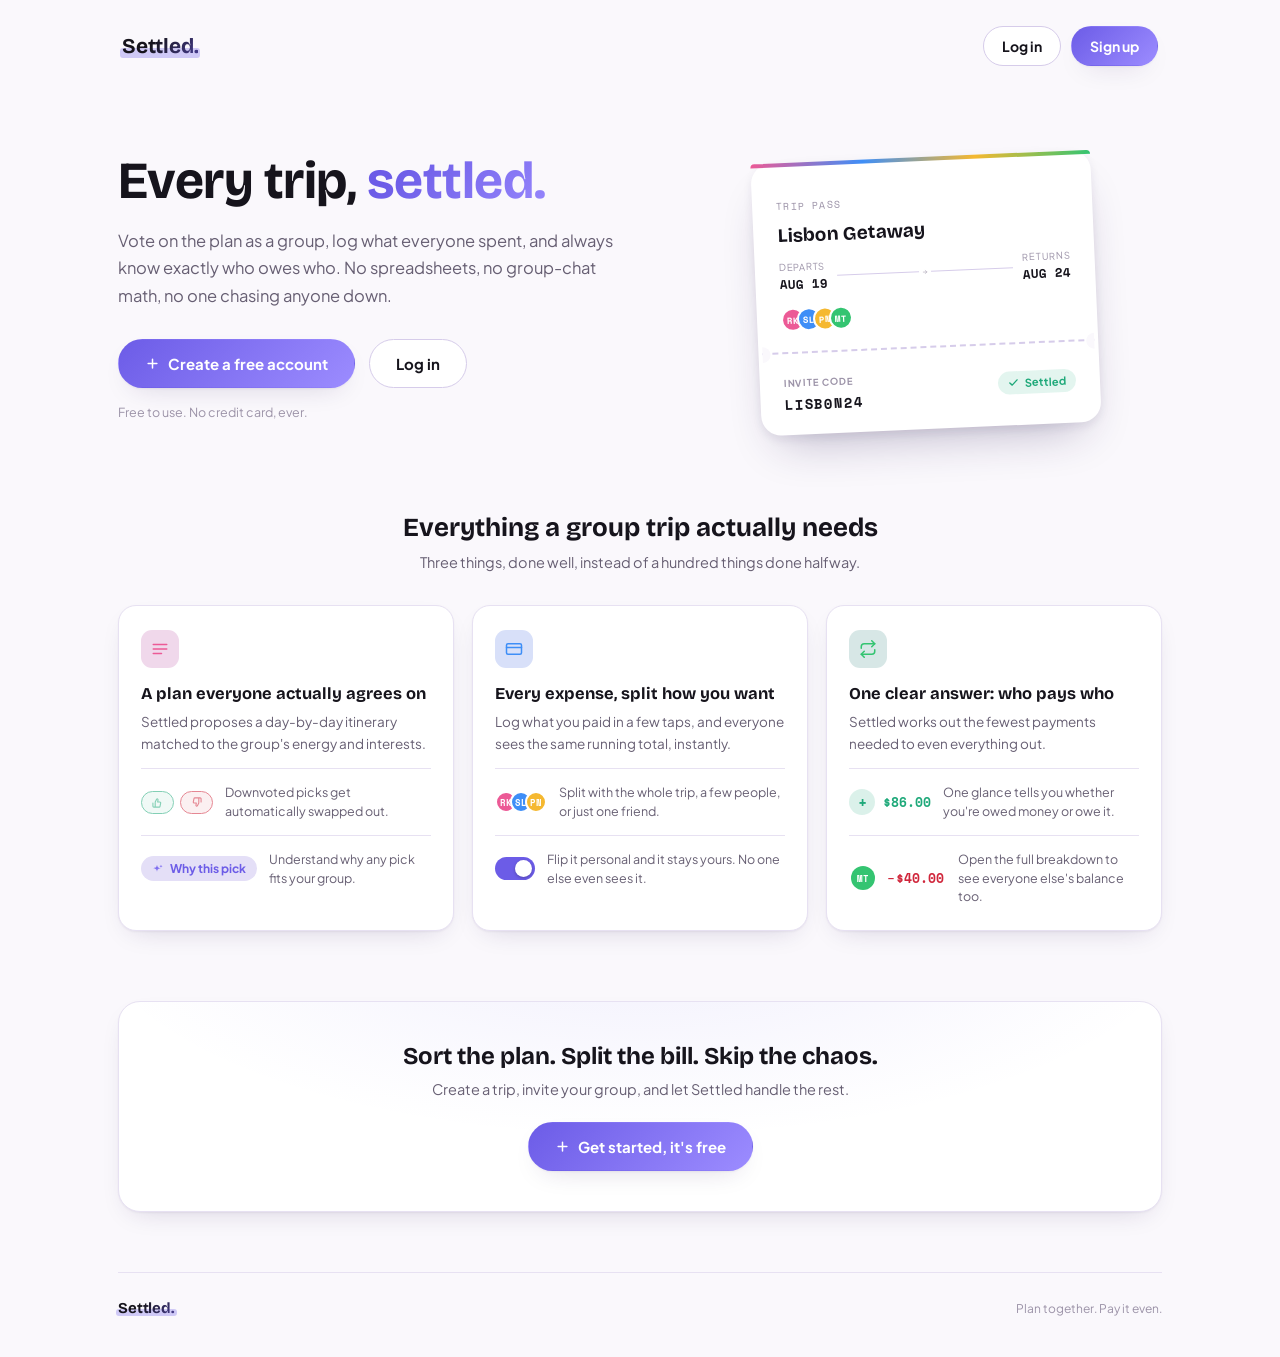
==== settled-client/pages/index.html @ c3949abf "Add landing page HTML structure and styles; update landing.js for redirect consistency" ====
<!DOCTYPE html>
<html lang="en">
<head>
<meta charset="UTF-8">
<meta name="viewport" content="width=device-width, initial-scale=1">
<title>Settled — Every Trip, Settled</title>
<link rel="stylesheet" href="../styles/base.css?v=7">
<!-- Linked purely for their real component classes reused in the feature
     cards below (vote buttons, why-this-pick, the personal switch, split
     avatars, the balance badge, a ledger row) -- see landing-page.md. -->
<link rel="stylesheet" href="../styles/itinerary.css?v=1">
<link rel="stylesheet" href="../styles/expenses.css?v=2">
<link rel="stylesheet" href="../styles/settle-up.css?v=2">
<link rel="stylesheet" href="../styles/landing.css">
</head>
<body>

<div class="wrap">

    <div class="topbar">
        <div class="wordmark-text"><span>Settled.</span></div>
        <div class="topbar-spacer"></div>
        <div class="topbar-actions">
            <a class="btn btn-ghost" href="login.html">Log in</a>
            <a class="btn btn-primary" href="register.html">Sign up</a>
        </div>
    </div>

    <div class="hero">
        <div>
            <h1>Every trip, <span class="accent-word">settled.</span></h1>
            <p class="sub">Vote on the plan as a group, log what everyone spent, and always know
            exactly who owes who. No spreadsheets, no group-chat math, no one chasing anyone down.</p>
            <div class="hero-actions">
                <a class="btn btn-primary btn-lg" href="register.html">
                    <svg width="15" height="15" viewBox="0 0 24 24" fill="none" stroke="currentColor" stroke-width="2.4" stroke-linecap="round"><path d="M12 5v14M5 12h14"/></svg>
                    Create a free account
                </a>
                <a class="btn btn-ghost btn-lg" href="login.html">Log in</a>
            </div>
            <p class="hero-note">Free to use. No credit card, ever.</p>
        </div>

        <div class="hero-visual">
            <div class="ticket">
                <div class="ticket-strip"></div>
                <div class="ticket-main">
                    <div>
                        <p class="ticket-eyebrow">Trip pass</p>
                        <h3 class="ticket-title">Lisbon Getaway</h3>
                    </div>
                    <div class="ticket-route">
                        <div class="ticket-date">
                            <span class="ticket-date-label">Departs</span>
                            <span class="ticket-date-value">AUG 19</span>
                        </div>
                        <div class="ticket-route-line">
                            <svg width="12" height="12" viewBox="0 0 24 24" fill="none" stroke="currentColor" stroke-width="2" stroke-linecap="round" stroke-linejoin="round"><path d="M5 12h14M13 6l6 6-6 6"/></svg>
                        </div>
                        <div class="ticket-date">
                            <span class="ticket-date-label">Returns</span>
                            <span class="ticket-date-value">AUG 24</span>
                        </div>
                    </div>
                    <div class="ticket-avatars">
                        <div class="ticket-av" style="background:#EC5A96;">RK</div>
                        <div class="ticket-av" style="background:#3E8EF7;">SL</div>
                        <div class="ticket-av" style="background:#F5B830;">PN</div>
                        <div class="ticket-av" style="background:#34C471;">MT</div>
                    </div>
                </div>
                <div class="ticket-perf"></div>
                <div class="ticket-stub">
                    <div>
                        <span class="ticket-stub-label">Invite code</span>
                        <div class="ticket-stub-value">LISB0N24</div>
                    </div>
                    <span class="ticket-stub-status">
                        <svg width="11" height="11" viewBox="0 0 24 24" fill="none" stroke="currentColor" stroke-width="3" stroke-linecap="round" stroke-linejoin="round"><path d="M20 6 9 17l-5-5"/></svg>
                        Settled
                    </span>
                </div>
            </div>
        </div>
    </div>

    <div class="features">
        <div class="features-head">
            <h2>Everything a group trip actually needs</h2>
            <p>Three things, done well, instead of a hundred things done halfway.</p>
        </div>
        <div class="feature-grid">

            <div class="feature-card">
                <div class="feature-icon" style="background: color-mix(in srgb, #EC5A96 14%, var(--surface-alt)); color: #EC5A96;">
                    <svg width="18" height="18" viewBox="0 0 24 24" fill="none" stroke="currentColor" stroke-width="2" stroke-linecap="round" stroke-linejoin="round"><path d="M3 6h18M3 12h18M3 18h11"/></svg>
                </div>
                <h3>A plan everyone actually agrees on</h3>
                <p>Settled proposes a day-by-day itinerary matched to the group's energy and
                interests.</p>

                <div class="mini-feature">
                    <div class="vote-buttons">
                        <button type="button" class="vote-btn up voted" disabled><svg width="11" height="11" viewBox="0 0 24 24" fill="none" stroke="currentColor" stroke-width="2.4" stroke-linecap="round" stroke-linejoin="round"><path d="M7 22V11M2 13v7a2 2 0 0 0 2 2h11.5a2 2 0 0 0 2-1.6l1.4-7A2 2 0 0 0 17 11h-4.7l.9-4.5a1.8 1.8 0 0 0-3.2-1.5L7 11"/></svg></button>
                        <button type="button" class="vote-btn down voted" disabled><svg width="11" height="11" viewBox="0 0 24 24" fill="none" stroke="currentColor" stroke-width="2.4" stroke-linecap="round" stroke-linejoin="round"><path d="M17 2v11M22 11V4a2 2 0 0 0-2-2H8.5a2 2 0 0 0-2 1.6L5 10.6A2 2 0 0 0 7 13h4.7l-.9 4.5a1.8 1.8 0 0 0 3.2 1.5L17 13"/></svg></button>
                    </div>
                    <p>Downvoted picks get automatically swapped out.</p>
                </div>

                <div class="mini-feature">
                    <span class="why-btn">
                        <svg width="12" height="12" viewBox="0 0 24 24">
                            <defs><linearGradient id="landing-sparkle" x1="2" y1="2" x2="22" y2="22" gradientUnits="userSpaceOnUse"><stop offset="0" stop-color="var(--accent)"/><stop offset="1" stop-color="var(--accent-2)"/></linearGradient></defs>
                            <path fill="url(#landing-sparkle)" d="M10 3c.4 2.6.9 4.3 2 5.4C13.1 9.5 14.8 10 17.4 10.4c-2.6.4-4.3.9-5.4 2C10.9 13.5 10.4 15.2 10 17.8c-.4-2.6-.9-4.3-2-5.4C6.9 11.3 5.2 10.8 2.6 10.4c2.6-.4 4.3-.9 5.4-2C9.1 7.3 9.6 5.6 10 3z"/>
                            <path fill="url(#landing-sparkle)" d="M18 3.2c.2 1.2.5 2 .9 2.4.4.4 1.2.7 2.4.9-1.2.2-2 .5-2.4.9-.4.4-.7 1.2-.9 2.4-.2-1.2-.5-2-.9-2.4-.4-.4-1.2-.7-2.4-.9 1.2-.2 2-.5 2.4-.9.4-.4.7-1.2.9-2.4z"/>
                        </svg>
                        Why this pick
                    </span>
                    <p>Understand why any pick fits your group.</p>
                </div>
            </div>

            <div class="feature-card">
                <div class="feature-icon" style="background: color-mix(in srgb, #3E8EF7 14%, var(--surface-alt)); color: #3E8EF7;">
                    <svg width="18" height="18" viewBox="0 0 24 24" fill="none" stroke="currentColor" stroke-width="2" stroke-linecap="round" stroke-linejoin="round"><rect x="2" y="5" width="20" height="14" rx="2"/><line x1="2" y1="10" x2="22" y2="10"/></svg>
                </div>
                <h3>Every expense, split how you want</h3>
                <p>Log what you paid in a few taps, and everyone sees the same running total,
                instantly.</p>

                <div class="mini-feature">
                    <div class="split-stack">
                        <span class="mini-avatar" style="background:#EC5A96;">RK</span>
                        <span class="mini-avatar" style="background:#3E8EF7;">SL</span>
                        <span class="mini-avatar" style="background:#F5B830;">PN</span>
                    </div>
                    <p>Split with the whole trip, a few people, or just one friend.</p>
                </div>

                <div class="mini-feature">
                    <label class="switch">
                        <input type="checkbox" checked disabled>
                        <span class="track"></span>
                        <span class="thumb"></span>
                    </label>
                    <p>Flip it personal and it stays yours. No one else even sees it.</p>
                </div>
            </div>

            <div class="feature-card">
                <div class="feature-icon" style="background: color-mix(in srgb, #34C471 14%, var(--surface-alt)); color: #34C471;">
                    <svg width="18" height="18" viewBox="0 0 24 24" fill="none" stroke="currentColor" stroke-width="2" stroke-linecap="round" stroke-linejoin="round"><path d="M17 1l4 4-4 4"/><path d="M3 11V9a4 4 0 0 1 4-4h14"/><path d="M7 23l-4-4 4-4"/><path d="M21 13v2a4 4 0 0 1-4 4H3"/></svg>
                </div>
                <h3>One clear answer: who pays who</h3>
                <p>Settled works out the fewest payments needed to even everything out.</p>

                <div class="mini-feature">
                    <div class="mini-balance-row">
                        <span class="hero-badge owed">+</span>
                        <span class="hero-amount owed">$86.00</span>
                    </div>
                    <p>One glance tells you whether you're owed money or owe it.</p>
                </div>

                <div class="mini-feature">
                    <div class="mini-ledger-row">
                        <span class="mini-ledger-av" style="background:#34C471;">MT</span>
                        <span class="mini-ledger-amount owe"><span class="sign">−</span>$40.00</span>
                    </div>
                    <p>Open the full breakdown to see everyone else's balance too.</p>
                </div>
            </div>

        </div>
    </div>

    <div class="cta-band">
        <h2>Sort the plan. Split the bill. Skip the chaos.</h2>
        <p>Create a trip, invite your group, and let Settled handle the rest.</p>
        <a class="btn btn-primary btn-lg" href="register.html">
            <svg width="15" height="15" viewBox="0 0 24 24" fill="none" stroke="currentColor" stroke-width="2.4" stroke-linecap="round"><path d="M12 5v14M5 12h14"/></svg>
            Get started, it's free
        </a>
    </div>

    <div class="footer">
        <div class="wordmark-text"><span>Settled.</span></div>
        <span class="fine-print">Plan together. Pay it even.</span>
    </div>

</div>

<script src="../scripts/axios.min.js"></script>
<script src="../scripts/helper.js?v=6"></script>
<script src="../scripts/landing.js"></script>
</body>
</html>
---- settled-client/styles/base.css ----
@import url("https://fonts.googleapis.com/css2?family=Bricolage+Grotesque:opsz,wght@12..96,500;12..96,600;12..96,700;12..96,800&family=Plus+Jakarta+Sans:wght@400;500;600;700&family=Space+Mono:wght@400;700&display=swap");

:root {
    --ink: #16141C;
    --ink-soft: #675F73;
    --ink-faint: #9C93A8;
    --paper: #FAF8FC;
    --surface: #FFFFFF;
    --surface-alt: #F1EDF9;
    --line: #E7E1F2;
    --line-strong: #D6CCEA;
    --accent: #6C5CE7;
    --accent-2: #9C8CFF;
    --accent-ink: #FFFFFF;
    --accent-soft: #EDE9FB;
    --success: #1FA97A;
    --danger: #D0263B;
    --shadow: 0 1px 2px rgba(40,25,80,0.05), 0 10px 28px -14px rgba(40,25,80,0.22);
    --shadow-lg: 0 4px 10px rgba(40,25,80,0.08), 0 24px 48px -20px rgba(40,25,80,0.32);
}

@media (prefers-color-scheme: dark) {
    :root:not([data-theme="light"]) {
        --ink: #F1EEF7;
        --ink-soft: #B4ABC6;
        --ink-faint: #78708C;
        --paper: #121017;
        --surface: #1B1822;
        --surface-alt: #221E2D;
        --line: #322C3E;
        --line-strong: #443C55;
        --accent: #9C8CFF;
        --accent-2: #C4B8FF;
        --accent-ink: #14101F;
        --accent-soft: #29223B;
        --success: #4FD8A0;
        --danger: #FF6B6B;
        --shadow: 0 1px 2px rgba(0,0,0,0.35), 0 10px 28px -14px rgba(0,0,0,0.55);
        --shadow-lg: 0 4px 10px rgba(0,0,0,0.4), 0 24px 48px -20px rgba(0,0,0,0.65);
    }
    :root:not([data-theme="light"]) .field input[type="date"] { color-scheme: dark; }
}

:root[data-theme="dark"] {
    --ink: #F1EEF7;
    --ink-soft: #B4ABC6;
    --ink-faint: #78708C;
    --paper: #121017;
    --surface: #1B1822;
    --surface-alt: #221E2D;
    --line: #322C3E;
    --line-strong: #443C55;
    --accent: #9C8CFF;
    --accent-2: #C4B8FF;
    --accent-ink: #14101F;
    --accent-soft: #29223B;
    --success: #4FD8A0;
    --danger: #FF6B6B;
    --shadow: 0 1px 2px rgba(0,0,0,0.35), 0 10px 28px -14px rgba(0,0,0,0.55);
    --shadow-lg: 0 4px 10px rgba(0,0,0,0.4), 0 24px 48px -20px rgba(0,0,0,0.65);
}
:root[data-theme="dark"] .field input[type="date"] { color-scheme: dark; }

* {
    box-sizing: border-box;
}

body {
    margin: 0;
    background: var(--paper);
    color: var(--ink);
    font-family: "Plus Jakarta Sans", system-ui, sans-serif;
    -webkit-font-smoothing: antialiased;
}

.page {
    max-width: 1100px;
    margin: 0 auto;
    padding: 28px 28px 100px;
}

/* ---- Top bar ---- */
.topbar {
    display: flex;
    align-items: center;
    gap: 24px;
    padding: 12px 4px;
    margin-bottom: 36px;
}

.wordmark-text {
    position: relative;
    display: inline-block;
    font-family: "Bricolage Grotesque", sans-serif;
    font-weight: 700;
    font-size: 21px;
    letter-spacing: -0.01em;
    flex-shrink: 0;
    text-decoration: none;
    color: inherit;
}

.wordmark-text span {
    position: relative;
    z-index: 1;
    background: linear-gradient(135deg, var(--ink) 40%, var(--accent) 140%);
    -webkit-background-clip: text;
    background-clip: text;
    color: transparent;
}

.wordmark-text:focus-visible {
    outline: 2px solid var(--accent);
    outline-offset: 3px;
    border-radius: 4px;
}

.wordmark-text::after {
    content: "";
    position: absolute;
    left: -2px;
    right: -2px;
    bottom: 1px;
    height: 40%;
    background: color-mix(in srgb, var(--accent) 30%, transparent);
    border-radius: 3px;
    z-index: 0;
}

.topbar-nav {
    display: flex;
    align-items: center;
    gap: 4px;
    flex: 1;
}

.nav-link {
    font-size: 14px;
    font-weight: 600;
    color: var(--ink-soft);
    text-decoration: none;
    padding: 8px 14px;
    border-radius: 999px;
    transition: background 0.15s ease, color 0.15s ease;
}
.nav-link:hover { background: var(--surface-alt); color: var(--ink); }
.nav-link.active { color: var(--accent); background: var(--accent-soft); cursor: default; }
.nav-link:focus-visible { outline: 2px solid var(--accent); outline-offset: 2px; }

/* ---- Trip name pill: the simpler topbar's own nav item (trip-view.php,
   itinerary.php, expenses.php), a same-page anchor or cross-page link rather
   than a `.nav-link` -- moved here from being duplicated in three page
   stylesheets, now that a third page needed it. Each page's own stylesheet
   still carries its own mobile reset for the topbar shape around this pill
   (see trip-view.css) since that part genuinely is page-shape-specific, not
   a shared component. */
.trip-pill {
    display: inline-flex; align-items: center; gap: 7px;
    font-size: 14px; font-weight: 600; text-decoration: none;
    color: var(--accent); background: var(--accent-soft);
    padding: 8px 14px; border-radius: 999px;
    max-width: 100%; min-width: 0;
    transition: background 0.15s ease;
}
.trip-pill:hover { background: color-mix(in srgb, var(--accent) 22%, var(--accent-soft)); }
.trip-pill span { min-width: 0; white-space: nowrap; overflow: hidden; text-overflow: ellipsis; }
.trip-pill:focus-visible { outline: 2px solid var(--accent); outline-offset: 2px; }

.topbar-actions {
    display: flex;
    align-items: center;
    gap: 10px;
    flex-shrink: 0;
}

.topbar-cta { display: flex; gap: 10px; }

/* Dashboard's topbar has no real nav (the lone "Dashboard" link was removed as
   redundant self-wayfinding) but still needs something to grow and push
   .topbar-actions to the right, which is what .topbar-nav's flex:1 was actually
   doing for it — a plain empty spacer takes over that one job. */
.topbar-spacer { flex: 1; }

/* ---- Buttons ---- */
.btn {
    font-family: "Plus Jakarta Sans", sans-serif;
    font-size: 14px;
    font-weight: 700;
    border-radius: 999px;
    padding: 10px 18px;
    border: 1px solid transparent;
    cursor: pointer;
    display: inline-flex;
    align-items: center;
    gap: 8px;
    transition: transform 0.15s cubic-bezier(.34,1.56,.64,1), box-shadow 0.15s ease, background 0.15s ease, border-color 0.15s ease, filter 0.15s ease;
    text-decoration: none;
}

.btn:active { transform: scale(0.96); }

.btn-primary {
    background: linear-gradient(135deg, var(--accent), var(--accent-2));
    color: var(--accent-ink);
    box-shadow: var(--shadow);
}
.btn-primary:hover { transform: translateY(-1px); filter: brightness(1.05); box-shadow: var(--shadow-lg); }

.btn-ghost {
    background: var(--surface);
    color: var(--ink);
    border-color: var(--line-strong);
}
.btn-ghost:hover { border-color: var(--accent); color: var(--accent); background: var(--accent-soft); }

.btn:focus-visible { outline: 2px solid var(--accent); outline-offset: 2px; }

.btn-sm { padding: 8px 14px; font-size: 13.5px; }

/* ---- Profile menu ---- */
.profile-wrap { position: relative; padding-bottom: 4px; margin-bottom: -4px; }

.profile-avatar {
    width: 34px;
    height: 34px;
    border-radius: 50%;
    color: #fff;
    display: flex;
    align-items: center;
    justify-content: center;
    font-family: "Space Mono", monospace;
    font-size: 12px;
    font-weight: 700;
    cursor: default;
    box-shadow: var(--shadow);
    transition: transform 0.15s ease;
}
.profile-wrap:hover .profile-avatar { transform: scale(1.06) rotate(-4deg); }

.profile-dropdown {
    position: absolute;
    top: 42px;
    right: 0;
    background: var(--surface);
    border: 1px solid var(--line);
    border-radius: 14px;
    box-shadow: var(--shadow-lg);
    min-width: 172px;
    padding: 10px;
    opacity: 0;
    visibility: hidden;
    transform: translateY(-6px) scale(0.97);
    transform-origin: top right;
    transition: opacity 0.15s ease, transform 0.15s cubic-bezier(.34,1.56,.64,1), visibility 0.15s;
    z-index: 10;
}

.profile-wrap:hover .profile-dropdown,
.profile-wrap:focus-within .profile-dropdown {
    opacity: 1;
    visibility: visible;
    transform: translateY(0) scale(1);
}

.profile-dropdown .profile-identity {
    padding: 2px 8px 8px;
    border-bottom: 1px solid var(--line);
    margin-bottom: 6px;
}

.profile-dropdown .profile-name {
    font-size: 13px;
    font-weight: 700;
    color: var(--ink);
}

.profile-dropdown .profile-email {
    font-size: 12px;
    color: var(--ink-faint);
    font-family: "Space Mono", monospace;
}

.profile-dropdown button {
    all: unset;
    box-sizing: border-box;
    display: block;
    width: 100%;
    padding: 9px 8px;
    font-size: 13.5px;
    font-weight: 600;
    font-family: "Plus Jakarta Sans", sans-serif;
    color: var(--ink);
    border-radius: 8px;
    cursor: pointer;
}
.profile-dropdown button:hover { background: var(--surface-alt); color: var(--accent); }
.profile-dropdown button:focus-visible { outline: 2px solid var(--accent); outline-offset: -2px; }

/* ---- Page heading ---- */
.page-head {
    display: flex;
    align-items: flex-end;
    justify-content: space-between;
    flex-wrap: wrap;
    gap: 18px;
    margin-bottom: 26px;
}

.page-head h1 {
    font-family: "Bricolage Grotesque", sans-serif;
    font-weight: 700;
    font-optical-sizing: auto;
    font-size: clamp(30px, 4.2vw, 42px);
    line-height: 1.05;
    margin: 0 0 6px;
    text-wrap: balance;
}

.page-head .sub { color: var(--ink-soft); font-size: 15px; margin: 0; }

/* ---- Section heading ---- (moved from trip-view.css: settle-up.php reuses
   this now too, so it's a shared component, not a trip-view-only one) */
.section-head { display: flex; align-items: baseline; justify-content: space-between; margin-bottom: 14px; gap: 12px; flex-wrap: wrap; }
.section-head h2 { font-family: "Bricolage Grotesque", sans-serif; font-weight: 700; font-size: 18px; margin: 0; }
.section-head .sub { font-size: 13px; color: var(--ink-soft); margin: 0; }

/* ---- Stat chips ---- (moved from dashboard.css: expenses.php reuses this
   now too, so it's a shared component, not a dashboard-only one) */
.stat-chips { display: flex; gap: 8px; flex-wrap: wrap; }

.stat-chip {
    display: inline-flex;
    align-items: center;
    gap: 6px;
    font-size: 13px;
    font-weight: 600;
    color: var(--ink-soft);
    background: var(--surface);
    border: 1px solid var(--line);
    border-radius: 999px;
    padding: 7px 13px 7px 11px;
    box-shadow: var(--shadow);
}
.stat-chip strong { color: var(--ink); font-weight: 700; }
.stat-chip svg { flex-shrink: 0; }
.stat-chip.next { color: var(--accent); }
.stat-chip.next strong { color: var(--accent); }
.stat-chip.next svg { color: var(--accent); }

/* ---- Shared error text ---- */
.error-text {
    color: var(--danger);
    font-size: 13px;
    font-weight: 600;
    margin: 0 0 18px;
}
.error-text:empty { display: none; }

/* ---- Shared form primitives (used inside modals) ---- */
.form-page-head { text-align: center; max-width: 380px; margin: 0 auto 22px; }
.form-page-head h1 {
    font-family: "Bricolage Grotesque", sans-serif;
    font-weight: 700;
    font-size: clamp(24px, 4vw, 30px);
    line-height: 1.15;
    margin: 0 0 8px;
}
.form-page-head .sub { color: var(--ink-soft); font-size: 14px; margin: 0; }

.form-steps {
    display: flex;
    align-items: center;
    justify-content: center;
    gap: 6px;
    margin-bottom: 20px;
}
.form-step {
    font-size: 12px;
    font-weight: 700;
    color: var(--ink-faint);
    padding: 5px 12px;
    border-radius: 999px;
    transition: background 0.15s ease, color 0.15s ease;
}
.form-step.active { color: var(--accent); background: var(--accent-soft); }

.field { display: flex; flex-direction: column; gap: 6px; margin-bottom: 16px; }
.field-row { display: grid; grid-template-columns: 1fr 1fr; gap: 12px; margin-bottom: 16px; }
.field-row .field { margin-bottom: 0; }
.field label { font-size: 13px; font-weight: 600; color: var(--ink-soft); }

.field-hint { font-size: 11.5px; font-weight: 500; color: var(--ink-faint); margin: -10px 0 16px; }

.optional-tag { font-weight: 500; color: var(--ink-faint); font-size: 12px; }

.field input[type="text"]:not(.invite-input),
.field input[type="email"],
.field input[type="password"],
.field input[type="date"] {
    width: 100%;
    min-width: 0;
    font-family: "Plus Jakarta Sans", sans-serif;
    font-size: 14px;
    color: var(--ink);
    background: var(--surface);
    border: 1.5px solid var(--line-strong);
    border-radius: 12px;
    padding: 11px 14px;
    transition: border-color 0.15s ease, box-shadow 0.15s ease;
}
.field input[type="password"] {
    font-family: "Space Mono", monospace;
    letter-spacing: 0.05em;
}
.field input:focus-visible {
    outline: none;
    border-color: var(--accent);
    box-shadow: 0 0 0 3px var(--accent-soft);
}

.field input[type="date"] { color-scheme: light; }
.field input[type="date"]::-webkit-calendar-picker-indicator {
    cursor: pointer;
    opacity: 0.6;
    border-radius: 4px;
    transition: opacity 0.15s ease, background 0.15s ease;
}
.field input[type="date"]::-webkit-calendar-picker-indicator:hover {
    opacity: 1;
    background: var(--accent-soft);
}

.segmented { display: flex; gap: 8px; }
.segmented-option {
    flex: 1;
    display: flex;
    align-items: center;
    justify-content: center;
    padding: 10px 0;
    border-radius: 12px;
    border: 1.5px solid var(--line-strong);
    background: var(--surface);
    color: var(--ink-soft);
    font-family: "Plus Jakarta Sans", sans-serif;
    font-weight: 700;
    font-size: 14px;
    cursor: pointer;
    transition: border-color 0.15s ease, background 0.15s ease, color 0.15s ease;
}
.segmented-option.selected { border-color: var(--accent); background: var(--accent-soft); color: var(--accent); }
.segmented-option:focus-visible { outline: 2px solid var(--accent); outline-offset: 2px; }

.chip-select { display: flex; flex-wrap: wrap; gap: 8px; }
.chip-option {
    position: relative;
    display: inline-flex;
    align-items: center;
    padding: 8px 14px;
    border-radius: 999px;
    border: 1.5px solid var(--line-strong);
    background: var(--surface);
    color: var(--ink-soft);
    font-family: "Plus Jakarta Sans", sans-serif;
    font-size: 13px;
    font-weight: 600;
    cursor: pointer;
    transition: border-color 0.15s ease, background 0.15s ease, color 0.15s ease;
}
.chip-option input {
    position: absolute;
    inset: 0;
    opacity: 0;
    margin: 0;
    cursor: pointer;
}
.chip-option:has(input:checked) { border-color: var(--accent); background: var(--accent-soft); color: var(--accent); }
.chip-option:has(input:focus-visible) { outline: 2px solid var(--accent); outline-offset: 2px; }

.invite-field { text-align: center; }
.invite-field label { display: block; margin-bottom: 8px; }
.invite-input {
    width: 100%;
    font-family: "Space Mono", monospace;
    font-size: 22px;
    font-weight: 700;
    letter-spacing: 0.3em;
    text-transform: uppercase;
    text-align: center;
    color: var(--accent);
    background: var(--surface-alt);
    border: 2px dashed var(--line-strong);
    border-radius: 14px;
    padding: 16px 10px;
}
.invite-input::placeholder { color: var(--ink-faint); letter-spacing: 0.3em; }
.invite-input:focus-visible { outline: none; border-style: solid; border-color: var(--accent); }

.trip-preview-banner {
    display: flex;
    align-items: center;
    gap: 10px;
    background: var(--accent-soft);
    color: var(--accent);
    border-radius: 12px;
    padding: 12px 14px;
    margin-bottom: 18px;
    font-size: 13.5px;
    font-weight: 600;
}
.trip-preview-banner svg { flex-shrink: 0; }

/* ---- Shared modal shell (native <dialog>) ---- */
@keyframes modal-in {
    from { opacity: 0; transform: scale(0.96) translateY(8px); }
    to { opacity: 1; transform: scale(1) translateY(0); }
}

.modal-panel {
    /* position: fixed; inset: 0; margin: auto is what actually centers a
       native <dialog> in the current viewport regardless of scroll
       position. The previous position: relative here was an author-CSS
       override that silently beat the browser's own default centering for
       dialog:modal, so the panel rendered at its normal position in the
       document instead, invisible on dashboard/trip-view since their
       modal triggers live in the top bar (page always at scroll 0 when
       opened), but very visible once a trigger can be anywhere on a long
       scrollable page, like itinerary's assign-activity cards. */
    position: fixed;
    inset: 0;
    width: 440px;
    max-width: calc(100vw - 40px);
    max-height: 88vh;
    overflow-y: auto;
    background: var(--surface);
    border: none;
    border-radius: 22px;
    box-shadow: var(--shadow-lg);
    padding: 32px 30px 30px;
    margin: auto;
    animation: modal-in 0.25s cubic-bezier(.22,1,.36,1) both;
}

.modal-panel::backdrop {
    background: color-mix(in srgb, var(--ink) 45%, transparent);
    backdrop-filter: blur(3px);
}

.modal-content .btn {
    width: 100%;
    justify-content: center;
}

.modal-close {
    position: absolute;
    top: 16px;
    right: 16px;
    width: 32px;
    height: 32px;
    border-radius: 50%;
    border: none;
    background: var(--surface-alt);
    color: var(--ink-soft);
    display: flex;
    align-items: center;
    justify-content: center;
    cursor: pointer;
}
.modal-close:hover { color: var(--ink); background: var(--line); }
.modal-close:focus-visible { outline: 2px solid var(--accent); outline-offset: 2px; }

@media (max-width: 640px) {
    /* The wordmark gets its own full-width row, and the avatar + CTA buttons
       share one clean second row underneath it (avatar left, buttons right).
       `.topbar-actions` is dissolved via `display: contents` so its two
       children (`.topbar-cta` and `.profile-wrap`) act as direct flex items of
       `.topbar` itself, instead of nesting one flex-wrap inside another (tried
       first, technically worked, looked wrong regardless).

       The line break itself is a generated `::after` on `.topbar`, not
       `flex-basis: 100%` on `.wordmark-text` directly — that was tried first
       and broke the wordmark's own highlight band: `flex-basis: 100%` doesn't
       just force a new line, it also stretches the wordmark's own box to the
       full row width, and the highlight `::after` (positioned `left:-2px;
       right:-2px` relative to that box) stretched right along with it into a
       long bar spanning the whole row instead of just sitting under the
       letters. A separate, empty, full-width flex item dedicated to forcing
       the wrap keeps `.wordmark-text` itself sized to its actual text. */
    .topbar { flex-wrap: wrap; row-gap: 12px; }
    .topbar::after { content: ""; order: 1; flex-basis: 100%; }
    .topbar-spacer { display: none; }
    .topbar-actions { display: contents; }
    .profile-wrap { order: 2; }
    .topbar-cta { order: 3; margin-left: auto; }
    /* .field-row (start/end date in the create-trip modal) was a fixed 2-column
       grid with no mobile override — inside the ~360-400px-wide modal on a phone
       that left each date field only ~120-130px, uncomfortably tight for a date
       input. Stack to one column instead; the existing 12px gap becomes row-gap
       automatically and is close enough to every other field's 16px spacing. */
    .field-row { grid-template-columns: 1fr; }
}

@media (prefers-reduced-motion: reduce) {
    * { animation: none !important; transition: none !important; }
}
---- settled-client/styles/itinerary.css ----
/* ---- Top bar: same shape as trip-view.php's (wordmark + trip-pill + avatar,
   no multi-link nav) so it needs the same mobile reset. base.css's shared
   topbar mobile rules are built for dashboard's busier topbar (wordmark
   alone on row 1, avatar + CTA buttons on row 2) and would otherwise leak
   onto this simpler one. .trip-pill's own look now lives in base.css (shared
   across trip-view, itinerary, and expenses); this reset is still page-
   specific since it depends on the page's topbar shape, not its content. */
.topbar-nav { min-width: 0; }
@media (max-width: 640px) {
    .topbar { flex-wrap: nowrap; row-gap: 0; }
    .topbar::after { content: none; }
    .topbar-nav { order: initial; flex-basis: auto; }
    .topbar-actions { display: flex; }
}

/* ---- page head ---- */
/* base.css's shared .page-head is a row (h1 | right-aligned action button),
   built for pages that pair a heading with a button on the same line. This
   page only has an h1 + a plain subtitle underneath, so the row layout
   silently pushed .sub out to the right as a second flex item instead of
   letting it sit under the h1 in normal block flow. */
.page-head { display: block; margin-bottom: 22px; }
.page-head .sub { color: var(--ink-soft); font-size: 14.5px; margin: 4px 0 0; }

/* ---- empty / before-generate state (replaces the old bare placeholder
   button+message pair), no panel, per the app's empty-state convention ---- */
.itinerary-empty { display: flex; flex-direction: column; align-items: center; text-align: center; gap: 14px; padding: 70px 20px 40px; }
/* an explicit display on a hidden-toggled element needs its own [hidden]
   override: the browser's default `[hidden] { display: none }` and this
   class rule are equal specificity, and author CSS wins ties over the UA
   stylesheet, so without this the element stayed visible even with the
   hidden attribute set (the empty state and the real timeline showing at
   the same time). */
.itinerary-empty[hidden] { display: none; }
.itinerary-empty-icon { width: 52px; height: 52px; border-radius: 14px; background: color-mix(in srgb, var(--accent) 14%, var(--surface-alt)); color: var(--accent); display: flex; align-items: center; justify-content: center; }
.itinerary-empty h2 { font-family: "Bricolage Grotesque", sans-serif; font-weight: 700; font-size: 21px; margin: 0; }
.itinerary-empty p { margin: 0; font-size: 13.5px; color: var(--ink-soft); line-height: 1.6; max-width: 34ch; }

/* soft, non-solid CTA: a tinted fill rather than the app's usual solid
   gradient primary button, so this one page doesn't lean as hard on accent */
.btn-soft { background: var(--accent-soft); color: var(--accent); margin-top: 6px; }
.btn-soft:hover { background: color-mix(in srgb, var(--accent) 20%, var(--accent-soft)); }

.spin-icon { animation: spin 0.8s linear infinite; transform-origin: 50% 50%; }
@keyframes spin { to { transform: rotate(360deg); } }

/* ---- trip progress + jump-to-day nav ---- */
/* #day-nav lives inside this same wrapper as #days-container (not in a
   separate short "summary" box above it) specifically so its sticky
   containing block spans the whole timeline, not just the progress bar's
   own height, since sticky only stays stuck while its containing block is still
   on screen, so nesting it in a shorter box made it scroll away almost
   immediately instead of pinning through the full day list. */
.progress-row { display: flex; align-items: baseline; gap: 8px; margin-bottom: 8px; font-size: 12px; color: var(--ink-soft); }
.progress-row strong { font-family: "Space Mono", monospace; color: var(--ink); font-weight: 700; }
.progress-track { height: 7px; border-radius: 4px; background: var(--surface-alt); overflow: hidden; margin-bottom: 4px; }
.progress-fill { height: 100%; border-radius: 4px; background: linear-gradient(90deg, var(--accent-2), color-mix(in srgb, var(--accent-2) 55%, var(--accent-soft))); }

/* weekday on top, date number, month at the bottom. "Day N" is what's
   actually unambiguous on a trip of any length, so the pill only needs to
   help a reader place a day within a week (weekday) and, on a trip crossing
   a month boundary, disambiguate the date itself (month). Stays pinned to
   the top of the viewport while scrolling so a long trip's last day is
   always one click away. */
.day-nav {
    position: sticky; top: 0; z-index: 20;
    display: flex; gap: 8px; overflow-x: auto;
    background: var(--paper); border-bottom: 1px solid var(--line);
    margin: 0 -4px 26px; padding: 10px 4px 14px;
}
.day-nav a { flex-shrink: 0; display: flex; flex-direction: column; align-items: center; gap: 0; min-width: 50px; padding: 6px 10px; border-radius: 14px; border: 1px solid var(--line); background: var(--surface); text-decoration: none; transition: border-color .15s ease, background .15s ease; }
.day-nav a:hover { border-color: var(--line-strong); background: var(--surface-alt); }
.day-nav .dn-day { font-family: "Space Mono", monospace; font-size: 8.5px; font-weight: 700; letter-spacing: .06em; text-transform: uppercase; color: var(--ink-faint); }
.day-nav .dn-num { font-family: "Bricolage Grotesque", sans-serif; font-weight: 700; font-size: 15px; color: var(--ink); line-height: 1.2; }
.day-nav .dn-mon { font-family: "Space Mono", monospace; font-size: 8.5px; letter-spacing: .04em; text-transform: uppercase; color: var(--ink-faint); }
.day-nav a.active { border-color: transparent; background: var(--accent-soft); }
.day-nav a.active .dn-day, .day-nav a.active .dn-num, .day-nav a.active .dn-mon { color: var(--accent); }

/* ================= Timeline ================= */
.day-block { display: grid; grid-template-columns: 96px 1fr; column-gap: 20px; margin-bottom: 8px; scroll-margin-top: 72px; }

.day-marker { position: sticky; top: 76px; align-self: start; display: flex; flex-direction: column; align-items: center; gap: 6px; padding-top: 4px; }
.day-marker-eyebrow { font-family: "Space Mono", monospace; font-size: 10px; font-weight: 700; letter-spacing: 0.1em; color: var(--ink-faint); }
.day-marker-date {
    width: 68px; height: 68px; border-radius: 20px;
    background: var(--surface); box-shadow: var(--shadow); border: 1px solid var(--line);
    display: flex; flex-direction: column; align-items: center; justify-content: center; gap: 0;
}
.day-marker-dow { font-family: "Space Mono", monospace; font-size: 9.5px; font-weight: 700; letter-spacing: 0.06em; text-transform: uppercase; color: var(--ink-faint); }
.day-marker-num { font-family: "Bricolage Grotesque", sans-serif; font-weight: 800; font-size: 21px; line-height: 1.15; color: var(--ink); }
.day-marker-mon { font-family: "Space Mono", monospace; font-size: 9.5px; font-weight: 700; letter-spacing: 0.06em; text-transform: uppercase; color: var(--ink-faint); }

.day-spine { position: relative; padding-bottom: 28px; }
.spine-line { position: absolute; left: 19px; top: 20px; bottom: 48px; width: 2px; background: var(--line-strong); }

.slot-row { position: relative; display: flex; gap: 16px; padding-bottom: 20px; }
.slot-row:last-child { padding-bottom: 0; }

/* time nodes stay neutral, the status pill on the card already carries the
   state, so the node's only job is marking a point in the day. Morning is a
   sunrise (upward arrow into the dome), evening a sunset (downward arrow),
   same horizon + dome, mirrored arrow, so the pair reads as a real day-cycle
   rather than two arbitrary icons. */
.time-node { position: relative; z-index: 1; flex-shrink: 0; width: 40px; }
.time-node-dot {
    width: 40px; height: 40px; border-radius: 50%;
    display: flex; align-items: center; justify-content: center;
    background: var(--surface); border: 2px solid var(--line-strong); color: var(--ink-faint);
}

/* ---- activity card ---- */
.slot-card { flex: 1; min-width: 0; background: var(--surface); border: 1px solid var(--line); border-radius: 16px; padding: 16px 18px; box-shadow: var(--shadow); }

.card-top { display: flex; align-items: flex-start; justify-content: space-between; gap: 12px; margin-bottom: 10px; }
.card-title { font-family: "Bricolage Grotesque", sans-serif; font-weight: 700; font-size: 15.5px; margin: 0; line-height: 1.3; }

.status-pill { flex-shrink: 0; display: inline-flex; align-items: center; gap: 4px; font-size: 10px; font-weight: 700; letter-spacing: 0.03em; text-transform: uppercase; padding: 4px 9px; border-radius: 999px; white-space: nowrap; }
.status-pill.locked { color: var(--success); background: color-mix(in srgb, var(--success) 22%, var(--surface)); }
.status-pill.proposed { color: var(--ink-soft); background: var(--surface-alt); border: 1px solid var(--line-strong); }
.status-pill.open { color: var(--ink-faint); background: var(--surface-alt); }
.status-pill svg { flex-shrink: 0; }

.tag-row { display: flex; flex-wrap: wrap; align-items: center; gap: 10px; margin-bottom: 14px; }
.slot-time { font-family: "Space Mono", monospace; font-size: 11px; color: var(--ink-faint); }
.tag { font-size: 11.5px; font-weight: 600; color: var(--ink-soft); background: var(--surface-alt); border-radius: 999px; padding: 4px 10px; }

/* budget pill: plain $ / $$ / $$$. Same pill radius as the category tag
   next to it (999px, one family of pills), but outlined/mono instead of
   filled, so budget and category still read as two different kinds of fact
   sitting side by side, not two identical chips. */
.budget-pill { display: inline-flex; font-family: "Space Mono", monospace; font-weight: 700; font-size: 11px; color: var(--ink-faint); background: transparent; border: 1px solid var(--line-strong); border-radius: 999px; padding: 3px 8px; }

.card-foot { display: flex; align-items: flex-start; gap: 10px; flex-wrap: wrap; }
.card-foot.foot-end { justify-content: flex-end; }
.card-foot:not(.foot-end) { justify-content: space-between; }
/* margin-bottom on the votes grows the row past their own visible bottom
   edge, clearing space before the blurb starts. align-self: flex-end on the
   why-btn, instead of guessing a matching margin-top, pins its bottom edge
   to that same row bottom by definition, so it's always flush against the
   blurb no matter how tall the row ends up. */
.card-foot .vote-group { padding-top: 3px; margin-bottom: 12px; }
.card-foot:not(.foot-end) .why-btn { align-self: flex-end; }

/* vote controls */
.vote-group { display: flex; align-items: center; gap: 10px; }
.vote-buttons { display: flex; gap: 6px; }
.vote-btn { display: inline-flex; align-items: center; gap: 5px; font-family: "Space Mono", monospace; font-size: 11.5px; font-weight: 700; border: 1.5px solid var(--line-strong); background: var(--surface); color: var(--ink-soft); border-radius: 999px; padding: 5px 10px; cursor: pointer; transition: border-color .15s ease, color .15s ease, background .15s ease; }
.vote-btn:hover { border-color: var(--success); color: var(--success); background: color-mix(in srgb, var(--success) 8%, var(--surface)); }
.vote-btn.down:hover { border-color: var(--danger); color: var(--danger); background: color-mix(in srgb, var(--danger) 8%, var(--surface)); }
.vote-btn.voted.up { border-color: var(--success); color: var(--success); background: color-mix(in srgb, var(--success) 12%, var(--surface)); }
.vote-btn.voted.down { border-color: var(--danger); color: var(--danger); background: color-mix(in srgb, var(--danger) 12%, var(--surface)); }
.vote-btn:disabled { cursor: default; opacity: .55; }
.vote-meta { font-size: 10.5px; color: var(--ink-faint); }
.vote-meta strong { color: var(--ink-soft); font-weight: 700; }

/* ---- empty slot: the whole card is a real <button>, styled to match the
   other cards' shape but dashed/transparent to read as "nothing here yet" ---- */
.assign-card { all: unset; box-sizing: border-box; display: block; width: 100%; text-align: left; cursor: pointer; padding: 16px 18px; border-radius: 16px; border: 1.5px dashed var(--line-strong); background: transparent; transition: border-color .15s ease, transform .15s ease, box-shadow .15s ease; }
.assign-card:hover { border-color: var(--ink-faint); transform: translateY(-2px); box-shadow: var(--shadow-lg); }
.assign-card:focus-visible { outline: 2px solid var(--accent); outline-offset: 2px; }
.open-note { font-size: 12px; color: var(--ink-faint); margin: 0 0 14px; }
.assign-cta { display: inline-flex; align-items: center; gap: 6px; font-size: 12px; font-weight: 700; color: var(--ink-soft); }

/* ---- why-this-pick ----
   At rest and on hover this is deliberately the plainest thing on the page:
   a flat tinted pill (accent, not the itinerary hub pink, since this page
   is busy enough without a second hue), no animated border, no sweep, no
   icon pulse at rest, since animating anything before the user has actually
   opened it made the icon read as if it kept changing size. The one
   animation lives scoped to the open state only, below. */
.why-toggle { position: absolute; opacity: 0; width: 0; height: 0; pointer-events: none; }
.why-btn {
    position: relative; overflow: hidden;
    display: inline-flex; align-items: center; gap: 6px;
    font-family: "Plus Jakarta Sans", sans-serif; font-size: 12px; font-weight: 700; color: var(--accent);
    cursor: pointer; padding: 5px 11px; border-radius: 999px;
    background: color-mix(in srgb, var(--accent) 10%, var(--surface-alt));
    transition: background .15s ease;
}
.why-btn:hover { background: color-mix(in srgb, var(--accent) 18%, var(--surface-alt)); }
/* open state: the button loses its pill shape and squares off at the bottom
   so it reads as the lid of the panel below it, not a separate control that
   happens to sit above one. That squared bottom is only correct once the
   panel is actually there to sit under it (:has(~ .why-blurb.loaded)), the
   blurb stays collapsed while the fetch is in flight, so during that window
   the button has nothing to connect to and stays a plain pill. The shine,
   below, plays for the whole open state either way, since it's the loading
   cue itself, not something waiting on content to make sense. */
.why-toggle:checked:has(~ .why-blurb.loaded) ~ .card-foot .why-btn { border-radius: 12px 12px 0 0; }
.why-toggle:checked ~ .card-foot .why-btn::after {
    content: ""; position: absolute; inset: 0; pointer-events: none;
    background: linear-gradient(110deg, transparent 35%, color-mix(in srgb, var(--accent) 22%, transparent) 50%, transparent 65%);
    background-size: 220% 100%;
    animation: shine 4.5s ease-in-out infinite;
}
@keyframes shine { 0% { background-position: 200% 0; } 100% { background-position: -60% 0; } }
.why-toggle:focus-visible ~ .card-foot .why-btn { outline: 2px solid var(--accent); outline-offset: 2px; }

/* the blurb: a real height transition (not a native <details> toggle's
   instant snap) so opening it unfurls. The top-right corner stays square
   (mirrored to the button, which sits on the right of its row) and a -1px
   overlap removes any hairline seam, so it reads as fused to the button,
   not just parked somewhere near the vote row above it. */
/* the panel only expands once it actually has text in it (.loaded, set by
   JS after the fetch resolves). Opening the toggle alone still lets the
   button show its "in progress" open/shine state immediately, but the box
   itself stays collapsed rather than popping open empty while the request
   is in flight. */
.why-blurb { max-height: 0; opacity: 0; overflow: hidden; transition: max-height .35s cubic-bezier(.22,1,.36,1), opacity .25s ease; }
.why-toggle:checked ~ .why-blurb.loaded { max-height: 220px; opacity: 1; }
.why-blurb-inner {
    margin-top: -1px; padding: 12px 14px; border-radius: 12px 0 12px 12px;
    font-size: 12.5px; line-height: 1.6; color: var(--ink-soft);
    background: color-mix(in srgb, var(--accent) 6%, var(--surface-alt));
}
.why-blurb-inner p { margin: 0; }

/* ---- responsive: collapse the sticky date rail into an inline strip ---- */
@media (max-width: 560px) {
    .day-block { grid-template-columns: 1fr; }
    .day-marker { position: static; flex-direction: row; justify-content: flex-start; padding: 0 0 14px; }
    .day-marker-date { width: 50px; height: 50px; border-radius: 13px; }
    .day-marker-num { font-size: 16px; }
    .day-marker-dow, .day-marker-mon { font-size: 8px; }
    .day-marker-eyebrow { display: none; }
}

/* ---- entrance ---- */
.day-block { opacity: 0; transform: translateY(10px); animation: rise .5s ease forwards; }
.day-block:nth-of-type(1) { animation-delay: .02s; }
.day-block:nth-of-type(2) { animation-delay: .12s; }
.day-block:nth-of-type(3) { animation-delay: .22s; }
.day-block:nth-of-type(4) { animation-delay: .32s; }
.day-block:nth-of-type(5) { animation-delay: .42s; }
@keyframes rise { to { opacity: 1; transform: translateY(0); } }

@media (prefers-reduced-motion: reduce) {
    * { animation: none !important; transition: none !important; }
}

/* ================= Assign-activity modal ================= */
/* Reuses the shared .modal-panel/.modal-content shell from base.css (see
   design.md's modal system); everything below is content specific to this
   flow, not shell plumbing. The panel itself is widened past the shared
   440px default (still just this one page's dialog, so scoping it here
   rather than touching base.css's shared default) to give the candidate
   list's filter chips and match badges room to breathe. */
.modal-panel { width: 500px; }
.assign-head { display: flex; align-items: flex-start; justify-content: space-between; gap: 12px; margin-bottom: 4px; }
.assign-search { width: 100%; font-family: "Plus Jakarta Sans", sans-serif; font-size: 14px; color: var(--ink); background: var(--surface); border: 1.5px solid var(--line); border-radius: 12px; padding: 10px 14px; margin: 16px 0 12px; }
.assign-search:focus-visible { outline: none; border-color: var(--accent); box-shadow: 0 0 0 3px var(--accent-soft); }
.assign-search::placeholder { color: var(--ink-faint); }

.assign-filters { display: flex; gap: 6px; overflow-x: auto; padding-bottom: 4px; margin-bottom: 12px; }
/* display:inline-flex, not the default inline, matters here: inset:0 on the
   absolutely-positioned input only sizes reliably against an ancestor with
   a real box, which a plain inline label doesn't give it. */
.assign-filters label { display: inline-flex; flex-shrink: 0; position: relative; }
/* the input sits directly over its chip (inset: 0, no pointer-events:none)
   so the click lands on the real control itself, same as .assign-option and
   base.css's .chip-option, not relying on label-click-forwarding to an
   invisible, unsized, pointer-events:none input, which is what this was
   doing before and why the chips didn't respond to clicks. */
.assign-filters input { position: absolute; inset: 0; opacity: 0; margin: 0; cursor: pointer; }
.filter-chip { display: inline-flex; font-size: 12px; font-weight: 600; color: var(--ink-soft); background: var(--surface-alt); border: 1px solid transparent; border-radius: 999px; padding: 6px 12px; cursor: pointer; white-space: nowrap; transition: background .15s ease, color .15s ease; }
.assign-filters input:checked + .filter-chip { background: var(--accent-soft); color: var(--accent); }

.assign-list-wrap { max-height: 320px; overflow-y: auto; margin: 0 -4px 18px; padding: 0 4px; }
.assign-list { display: flex; flex-direction: column; gap: 8px; }
.assign-option { position: relative; display: flex; align-items: center; gap: 12px; padding: 10px 12px; border-radius: 14px; border: 1.5px solid var(--line); cursor: pointer; transition: border-color .15s ease, background .15s ease; }
.assign-option:hover { border-color: var(--line-strong); background: var(--surface-alt); }
.assign-option input { position: absolute; inset: 0; opacity: 0; margin: 0; cursor: pointer; }
.assign-option:has(input:checked) { border-color: var(--accent); background: var(--accent-soft); }
.assign-option-main { flex: 1; min-width: 0; display: flex; flex-direction: column; gap: 6px; }
.assign-option-name-row { display: flex; align-items: center; gap: 8px; flex-wrap: wrap; }
.assign-option-name { font-weight: 700; font-size: 13.5px; color: var(--ink); }
.match-badge { font-family: "Space Mono", monospace; font-size: 9.5px; font-weight: 700; color: var(--accent); background: var(--accent-soft); border-radius: 999px; padding: 2px 7px; }
.assign-option-tags { display: flex; align-items: center; gap: 8px; flex-wrap: wrap; }
.assign-radio-dot { width: 18px; height: 18px; border-radius: 50%; border: 1.5px solid var(--line-strong); flex-shrink: 0; display: flex; align-items: center; justify-content: center; }
.assign-option:has(input:checked) .assign-radio-dot { border-color: var(--accent); }
.assign-option:has(input:checked) .assign-radio-dot::after { content: ""; width: 9px; height: 9px; border-radius: 50%; background: var(--accent); }
.assign-empty { text-align: center; padding: 30px 10px; font-size: 13px; color: var(--ink-faint); }

.assign-actions { display: flex; gap: 10px; }
.assign-actions .btn { flex: 1; justify-content: center; margin-top: 0; }
---- settled-client/styles/expenses.css ----
/* ---- Top bar: same shape as trip-view.php's/itinerary.php's (wordmark +
   trip-pill + avatar, no multi-link nav) so it needs the same mobile reset.
   base.css's shared topbar mobile rules are built for dashboard's busier
   topbar and would otherwise leak onto this simpler one. .trip-pill's own
   look lives in base.css now (shared across all three pages); this reset is
   still page-specific since it depends on the page's topbar shape. ---- */
.topbar-nav { min-width: 0; }
@media (max-width: 640px) {
    .topbar { flex-wrap: nowrap; row-gap: 0; }
    .topbar::after { content: none; }
    .topbar-nav { order: initial; flex-basis: auto; }
    .topbar-actions { display: flex; }
}

/* ---- Add-expense card: a real part of the page, not a modal and not a hero.
   This is the thing people actually came here to do, so it sits right under
   the page title with its fields laid out inline. ---- */
.add-expense-card { background: var(--surface); border-radius: 18px; box-shadow: var(--shadow); padding: 22px 24px; margin-bottom: 34px; }
.add-expense-head { display: flex; align-items: center; gap: 10px; margin-bottom: 18px; }

/* Light accent tint, the same pairing as .widget-icon and every chip's
   selected state -- not the flat hub-blue this started as, since this page
   isn't the widget it's expanding from. */
.add-expense-icon {
    width: 32px; height: 32px; border-radius: 10px; flex-shrink: 0;
    background: var(--accent-soft); color: var(--accent);
    display: flex; align-items: center; justify-content: center;
}
.add-expense-head h2 { font-family: "Bricolage Grotesque", sans-serif; font-weight: 700; font-size: 16.5px; margin: 0; }

/* Overrides base.css's shared .field-row (an even 1fr/1fr split, built for the
   create-trip modal's start/end date pair) -- amount only needs a narrow
   column, description gets the rest. Scoped to this card so the shared
   default stays untouched everywhere else. */
.add-expense-card .field-row { grid-template-columns: 160px 1fr; }

/* Rebuilt as a flex row instead of an absolutely-positioned $ over the input:
   the wrapper is the bordered box, the $ is a plain flex sibling, and the
   <input> inside is borderless/transparent and just fills the rest. Two flex
   siblings can't overlap the way stacked absolute layers did. */
.amount-input-wrap {
    display: flex; align-items: center; gap: 6px;
    border: 1.5px solid var(--line-strong); border-radius: 12px; background: var(--surface);
    padding: 0 14px; transition: border-color 0.15s ease, box-shadow 0.15s ease;
}
.amount-input-wrap:focus-within { border-color: var(--accent); box-shadow: 0 0 0 3px var(--accent-soft); }
.amount-input-wrap .prefix { font-family: "Space Mono", monospace; color: var(--ink-faint); font-size: 14px; flex-shrink: 0; }
.amount-input-wrap input[type="number"] {
    border: none; background: transparent; padding: 11px 0; flex: 1; min-width: 0;
    font-family: "Space Mono", monospace; font-size: 14px; color: var(--ink);
}
/* base.css's shared .field input:focus-visible rule (border-color + a glow)
   still matches this input directly, on top of the glow .amount-input-wrap
   already puts on the whole box on :focus-within -- two overlapping focus
   rings, one of them only around the digits and visibly excluding the $.
   Higher specificity than that shared rule so it wins regardless of source
   order, and turns it off entirely: the wrapper's own focus-within ring is
   the only one this field needs. */
.amount-input-wrap input[type="number"]:focus,
.amount-input-wrap input[type="number"]:focus-visible {
    outline: none; border: none; box-shadow: none;
}
.amount-input-wrap input[type="number"]::-webkit-outer-spin-button,
.amount-input-wrap input[type="number"]::-webkit-inner-spin-button { -webkit-appearance: none; margin: 0; }
.amount-input-wrap input[type="number"] { -moz-appearance: textfield; }

/* Plain bordered row, not a filled surface-alt box -- the switch's own "on"
   state is already accent-colored, so a filled box behind it at rest doubled
   up on the emphasis. It only stands out once it's actually toggled on. */
.personal-toggle { display: flex; align-items: center; justify-content: space-between; gap: 12px; padding: 11px 14px; border-radius: 12px; border: 1px solid var(--line); margin-bottom: 16px; }
.personal-toggle .copy { display: flex; flex-direction: column; gap: 2px; }
.personal-toggle .copy strong { font-size: 13.5px; color: var(--ink); }
.personal-toggle .copy span { font-size: 12px; color: var(--ink-soft); }

.switch { position: relative; width: 40px; height: 23px; flex: none; }
.switch input { position: absolute; inset: 0; opacity: 0; margin: 0; cursor: pointer; }
.switch .track { position: absolute; inset: 0; border-radius: 999px; background: var(--line-strong); transition: background 0.15s ease; }
.switch .thumb { position: absolute; top: 3px; left: 3px; width: 17px; height: 17px; border-radius: 50%; background: #fff; box-shadow: 0 1px 3px rgba(0,0,0,0.25); transition: transform 0.15s ease; }
.switch input:checked ~ .track { background: var(--accent); }
.switch input:checked ~ .thumb { transform: translateX(17px); }

.field-block { margin-bottom: 22px; }
.field-block-head { display: flex; align-items: baseline; justify-content: space-between; margin-bottom: 8px; }
.field-block-head > label { font-size: 13px; font-weight: 600; color: var(--ink-soft); }

/* One toggle, not a select-all/deselect-all pair -- its own label already
   says the only thing you'd do next, so a second button next to it wouldn't
   add anything. */
.split-bulk {
    all: unset; font-size: 12px; font-weight: 600; color: var(--ink-faint);
    cursor: pointer; padding: 2px 4px; border-radius: 4px;
}
.split-bulk:hover { color: var(--accent); }

/* Chips carrying a mini-avatar need a little more room on the leading edge
   than base.css's plain text chip-option does. */
#split-chips.chip-select .chip-option { padding: 7px 13px 7px 8px; gap: 7px; }

/* This whole block -- chips and the bulk toggle both -- goes inert once "keep
   personal" is on, so there's nothing left to fiddle with once a split no
   longer applies. */
#split-field-block.disabled { opacity: 0.4; pointer-events: none; }

.mini-avatar {
    width: 18px; height: 18px; border-radius: 50%; flex-shrink: 0;
    display: flex; align-items: center; justify-content: center;
    font-family: "Space Mono", monospace; font-size: 8px; font-weight: 700; color: #fff;
}

/* Recolored to match the trip-pill in the topbar (accent-soft fill, accent
   text) instead of the solid accent gradient every other primary button in
   the app uses -- a deliberate, page-scoped exception. Full width, same call
   the app already makes for a button ending a form inside a modal: a small,
   inline-sized button floating alone at the bottom of a wide card looked
   stranded, even though this isn't technically a modal. */
.btn-add-expense {
    width: 100%; justify-content: center; padding: 13px 22px; font-size: 14.5px;
    background: var(--accent-soft); color: var(--accent); box-shadow: none;
}
.btn-add-expense:hover { background: color-mix(in srgb, var(--accent) 22%, var(--accent-soft)); box-shadow: none; }

/* ---- Tabs: the same segmented-control primitive as the budget/energy
   pickers, repurposed to switch which list is visible. Only one of the two
   sections is ever shown at once. ---- */
.tabs { display: flex; gap: 8px; margin-bottom: 6px; }
.tab {
    flex: 1; display: flex; align-items: center; justify-content: center; gap: 7px;
    padding: 11px 0; border-radius: 12px; border: 1.5px solid var(--line-strong);
    background: var(--surface); color: var(--ink-soft);
    font-family: "Plus Jakarta Sans", sans-serif; font-weight: 700; font-size: 14px;
    cursor: pointer; transition: border-color 0.15s ease, background 0.15s ease, color 0.15s ease;
}
.tab .count {
    font-family: "Space Mono", monospace; font-weight: 700; font-size: 11.5px;
    padding: 2px 7px; border-radius: 999px; background: var(--surface-alt); color: var(--ink-faint);
}
.tab.active { border-color: var(--accent); background: var(--accent-soft); color: var(--accent); }
.tab.active .count { background: color-mix(in srgb, var(--accent) 18%, var(--accent-soft)); color: var(--accent); }
.tab:focus-visible { outline: 2px solid var(--accent); outline-offset: 2px; }
.tab-sub { color: var(--ink-soft); font-size: 13.5px; margin: 10px 2px 4px; }
.tab-sub strong { color: var(--ink); font-family: "Space Mono", monospace; font-weight: 700; }

.tab-panel[hidden] { display: none; }

/* ---- Day grouping ---- */
.day-group { margin-top: 26px; }
.day-group:first-child { margin-top: 20px; }
.day-label {
    font-family: "Space Mono", monospace; font-size: 12px; font-weight: 700;
    color: var(--ink-faint); text-transform: uppercase; letter-spacing: 0.05em;
    padding-bottom: 8px; margin-bottom: 12px; border-bottom: 1px solid var(--line);
}

/* ---- Expense rows: the trip-view widget's own .expense-row (dot + name +
   amount) is the direct ancestor of this card -- same left-dot marker, same
   mono amount, just given room to also show who paid and how it splits. ---- */
.expense-list { display: flex; flex-direction: column; gap: 10px; }
.expense-card { background: var(--surface); border-radius: 16px; box-shadow: var(--shadow); padding: 15px 18px; }
.expense-top { display: flex; align-items: center; gap: 12px; }
.expense-dot { width: 9px; height: 9px; border-radius: 50%; flex-shrink: 0; }
.expense-info { flex: 1; min-width: 0; }
.expense-desc { font-weight: 600; font-size: 15px; margin: 0 0 2px; }
.expense-meta { font-size: 12.5px; color: var(--ink-soft); display: flex; align-items: center; gap: 6px; flex-wrap: wrap; }
.expense-meta .time { font-family: "Space Mono", monospace; color: var(--ink-faint); }
.expense-amount { font-family: "Space Mono", monospace; font-weight: 700; font-size: 16.5px; white-space: nowrap; }

.split-row {
    margin-top: 12px; padding-top: 12px; border-top: 1px dashed var(--line);
    display: flex; align-items: center; justify-content: space-between; gap: 12px; flex-wrap: wrap;
}
.split-who { display: flex; align-items: center; }
.split-stack { display: flex; align-items: center; }
.split-stack .mini-avatar {
    width: 22px; height: 22px; font-size: 9px;
    border: 2px solid var(--surface); margin-left: -7px;
}
.split-stack .mini-avatar:first-child { margin-left: 0; }
.split-label { font-size: 12px; color: var(--ink-soft); margin-left: 8px; }
.split-shares { font-family: "Space Mono", monospace; font-size: 11.5px; color: var(--ink-faint); }
.split-shares strong { color: var(--ink-soft); font-weight: 700; }

/* ---- Empty state: no panel, per the app's convention (same shape as
   itinerary's .itinerary-empty) -- shown per-tab when that list has nothing
   logged yet. ---- */
.expenses-empty { display: flex; flex-direction: column; align-items: center; text-align: center; gap: 14px; padding: 50px 20px 30px; }
.expenses-empty-icon { width: 52px; height: 52px; border-radius: 14px; background: var(--accent-soft); color: var(--accent); display: flex; align-items: center; justify-content: center; }
.expenses-empty h2 { font-family: "Bricolage Grotesque", sans-serif; font-weight: 700; font-size: 19px; margin: 0; }
.expenses-empty p { margin: 0; font-size: 13.5px; color: var(--ink-soft); line-height: 1.6; max-width: 34ch; }

@media (max-width: 640px) {
    .add-expense-card .field-row { grid-template-columns: 1fr; }
    .split-row { flex-direction: column; align-items: flex-start; }
}
---- settled-client/styles/settle-up.css ----
/* ---- Top bar: same shape as trip-view.php's/itinerary.php's/expenses.php's
   (wordmark + trip-pill + avatar, no multi-link nav) so it needs the same
   mobile reset. base.css's shared topbar mobile rules are built for
   dashboard's busier topbar and would otherwise leak onto this simpler one.
   .trip-pill's own look lives in base.css (shared across all four pages
   now); this reset is still page-specific since it depends on the page's
   topbar shape. ---- */
.topbar-nav { min-width: 0; }
@media (max-width: 640px) {
    .topbar { flex-wrap: nowrap; row-gap: 0; }
    .topbar::after { content: none; }
    .topbar-nav { order: initial; flex-basis: auto; }
    .topbar-actions { display: flex; }
}

/* base.css's shared .page-head is a flex row (h1 | right-aligned element on
   the same line), built for pages that pair a heading with something on the
   right (expenses.php's stat chip, dashboard's stat chips). This page's
   .page-head only has an h1 + a plain subtitle underneath, so the row
   layout pushes the sub out to the row's right edge as a second flex item
   instead of sitting under the heading -- same gotcha itinerary.css already
   hit and fixed the same way. */
.page-head { display: block; margin-bottom: 26px; }
.page-head .sub { margin: 4px 0 0; }

/* ---- Balance hero: the trip-view widget's own balance-callout, grown up
   into this page's lead element. Background/border switch red or green
   depending on direction, kept faint (5%) so "you owe" reads as a routine
   number, not an alarm -- same reasoning as the widget's own callout. ---- */
.balance-hero { display: flex; align-items: center; gap: 18px; border-radius: 18px; padding: 22px 24px; margin-bottom: 8px; }
.balance-hero.owed { background: color-mix(in srgb, var(--success) 5%, var(--surface)); border: 1px solid color-mix(in srgb, var(--success) 22%, transparent); }
.balance-hero.owe { background: color-mix(in srgb, var(--danger) 5%, var(--surface)); border: 1px solid color-mix(in srgb, var(--danger) 22%, transparent); }
.hero-badge {
    width: 46px; height: 46px; border-radius: 50%; flex-shrink: 0;
    display: flex; align-items: center; justify-content: center;
    font-family: "Space Mono", monospace; font-size: 26px; font-weight: 700; line-height: 1;
}
.hero-badge.owed { background: color-mix(in srgb, var(--success) 16%, transparent); color: var(--success); }
.hero-badge.owe { background: color-mix(in srgb, var(--danger) 14%, transparent); color: var(--danger); }
.hero-copy { display: flex; flex-direction: column; gap: 2px; }
.hero-label { font-size: 12.5px; color: var(--ink-soft); }
.hero-amount { font-family: "Space Mono", monospace; font-weight: 700; font-size: 32px; line-height: 1.1; }
.hero-amount.owed { color: var(--success); }
.hero-amount.owe { color: var(--danger); }
.hero-amount[hidden] { display: none; }

/* "You personally have nothing pending, but the group isn't fully settled" --
   quiet, neutral, no direction to signal since there isn't one. A checkmark
   instead of the +/- text used for owed/owe, since neither sign applies. */
.balance-hero.settled { background: var(--surface-alt); border: 1px solid var(--line); }
.hero-badge.settled { background: color-mix(in srgb, var(--success) 14%, transparent); color: var(--success); }

/* ---- Your payments: the specific transactions the settle-up algorithm
   computed that involve you, plain and read-only -- no action, just the
   fact, same spirit as the widget's own preview rows. No shadow, matching
   the flat bordered look the rest of this list uses. ---- */
.your-plan-list { display: flex; flex-direction: column; gap: 10px; margin-top: 18px; }
.your-plan-row {
    display: flex; align-items: center; gap: 14px;
    background: var(--surface); border: 1px solid var(--line); border-radius: 14px;
    padding: 14px 18px;
}
.your-plan-av { width: 32px; height: 32px; border-radius: 50%; color: #fff; flex-shrink: 0; display: flex; align-items: center; justify-content: center; font-family: "Space Mono", monospace; font-size: 11px; font-weight: 700; }
.your-plan-text { flex: 1; font-size: 14px; color: var(--ink-soft); }
.your-plan-text strong { color: var(--ink); font-weight: 700; }
.your-plan-amount { font-family: "Space Mono", monospace; font-weight: 700; font-size: 15.5px; }
.your-plan-amount.in { color: var(--success); }
.your-plan-amount.out { color: var(--danger); }

/* ---- Disclosure: everyone else's picture, one click away rather than
   competing with the personal view above for attention. ---- */
.disclosure { margin-top: 30px; border-top: 1px solid var(--line); padding-top: 18px; }
.disclosure summary {
    cursor: pointer; list-style: none; display: flex; align-items: center; gap: 8px;
    font-size: 13.5px; font-weight: 600; color: var(--ink-soft);
}
.disclosure summary::-webkit-details-marker { display: none; }
.disclosure summary svg { transition: transform 0.15s ease; color: var(--ink-faint); }
.disclosure[open] summary svg { transform: rotate(90deg); }
.disclosure summary:hover { color: var(--accent); }
.disclosure-body { margin-top: 16px; display: flex; flex-direction: column; gap: 22px; }
.disclosure-body h2 { font-size: 14px; }

.mini-ledger { display: flex; flex-direction: column; gap: 6px; }
.mini-ledger-row { display: flex; align-items: center; gap: 10px; font-size: 13px; padding: 6px 2px; }
.mini-ledger-av { width: 24px; height: 24px; border-radius: 50%; color: #fff; flex-shrink: 0; display: flex; align-items: center; justify-content: center; font-family: "Space Mono", monospace; font-size: 9px; font-weight: 700; }
.mini-ledger-name { flex: 1; color: var(--ink-soft); }

/* Sign given its own fixed-width column so every "$" lands in the same
   place regardless of whether the row is a + or a -, instead of the sign
   being glued to the front of a variable-width string. */
.mini-ledger-amount { display: inline-flex; align-items: baseline; font-family: "Space Mono", monospace; font-weight: 700; font-size: 12.5px; font-variant-numeric: tabular-nums; }
.mini-ledger-amount .sign { display: inline-block; width: 11px; text-align: center; }
.mini-ledger-amount.owed { color: var(--success); }
.mini-ledger-amount.owe { color: var(--danger); }
/* A member whose balance nets to exactly zero isn't "owed" or "owing" --
   shown as plain fact rather than forcing it into either colored direction. */
.mini-ledger-amount.zero { color: var(--ink-faint); font-weight: 600; }

.mini-plan-row { display: flex; align-items: center; gap: 10px; font-size: 12.5px; color: var(--ink-soft); padding: 5px 2px; }
.mini-plan-av { width: 22px; height: 22px; border-radius: 50%; color: #fff; flex-shrink: 0; display: flex; align-items: center; justify-content: center; font-family: "Space Mono", monospace; font-size: 8.5px; font-weight: 700; }
.mini-plan-amount { margin-left: auto; font-family: "Space Mono", monospace; font-weight: 700; font-size: 12px; color: var(--ink); font-variant-numeric: tabular-nums; }

/* ---- Empty state: no panel, per the app's convention -- shown when the
   whole trip has nothing left to settle (compute_settle_up returns zero
   transactions), same wording/icon precedent as the trip-view widget's own
   "All settled up" state. ---- */
.settle-empty { display: flex; flex-direction: column; align-items: center; text-align: center; gap: 14px; padding: 60px 20px 40px; }
/* Accent (purple), not the widget's own green -- the real page always uses
   the app's own theme color for its empty-state icon, same as itinerary's
   and expenses' (both accent-tinted, neither reuses their widget's hub
   color). The widget color is a trip-view-only device. */
.settle-empty-icon { width: 52px; height: 52px; border-radius: 14px; background: color-mix(in srgb, var(--accent) 14%, var(--surface-alt)); color: var(--accent); display: flex; align-items: center; justify-content: center; }
.settle-empty h2 { font-family: "Bricolage Grotesque", sans-serif; font-weight: 700; font-size: 19px; margin: 0; }
.settle-empty p { margin: 0; font-size: 13.5px; color: var(--ink-soft); line-height: 1.6; max-width: 34ch; }
.settle-empty[hidden] { display: none; }

@media (max-width: 640px) {
    .page { padding: 20px 18px 60px; }
}
---- settled-client/styles/landing.css ----
/* Not base.css's .page -- that carries a 100px bottom padding meant for a
   gated page with no footer of its own; this page has a real footer that
   handles its own spacing, so a plain width-only wrapper avoids stacking
   both. */
.wrap { max-width: 1100px; margin: 0 auto; padding: 0 28px; }

/* ---- Public top bar ----
   Reuses base.css's .topbar/.topbar-spacer/.topbar-actions/.wordmark-text/
   .btn as-is (same shapes as the gated topbar, just Log in/Sign up instead
   of a profile menu) -- no override needed here. Wordmark is plain text,
   not a link, same call auth.css already made: nothing to link to when
   you're already on the one page that would be the destination. */
.topbar { padding-top: 26px; }

/* ---- Hero ---- */
.hero { padding: 40px 0 70px; display: grid; grid-template-columns: 1.05fr 0.95fr; gap: 50px; align-items: center; }
.hero h1 { font-family: "Bricolage Grotesque", sans-serif; font-weight: 700; font-size: clamp(34px, 4.6vw, 52px); line-height: 1.06; letter-spacing: -0.01em; margin: 0; text-wrap: balance; }
.hero h1 .accent-word {
    background: linear-gradient(135deg, var(--accent) 20%, var(--accent-2) 110%);
    -webkit-background-clip: text; background-clip: text; color: transparent;
}
.hero .sub { color: var(--ink-soft); font-size: 16.5px; line-height: 1.65; margin: 18px 0 30px; max-width: 46ch; }
.hero-actions { display: flex; align-items: center; gap: 14px; flex-wrap: wrap; }
.hero-note { margin-top: 16px; font-size: 12.5px; color: var(--ink-faint); }
.btn-lg { padding: 14px 26px; font-size: 15px; }

/* ---- Hero ticket: a smaller boarding pass, the app's own most-recognized
   component, standing in for "what this actually looks like" without a
   literal screenshot. Same dashed-perforation + circular-notch motif as
   trip-view's real ticket, scaled down. Visual fixes (border-radius on
   .ticket, notch color/depth) are tracked separately, not applied yet --
   see landing-page.md. ---- */
.hero-visual { display: flex; justify-content: center; }
.ticket {
    width: 100%; max-width: 340px; background: var(--surface); border-radius: 20px;
    box-shadow: var(--shadow-lg); display: flex; flex-direction: column;
    transform: rotate(-2.5deg); transition: transform 0.25s ease;
}
.ticket:hover { transform: rotate(0deg); }
.ticket-main { padding: 22px 24px 20px; display: flex; flex-direction: column; gap: 14px; }
.ticket-strip { width: 100%; height: 4px; border-radius: 4px 4px 0 0; background: linear-gradient(90deg, #EC5A96, #3E8EF7 33%, #F5B830 66%, #34C471); }
.ticket-eyebrow { font-family: "Space Mono", monospace; font-size: 10px; letter-spacing: 0.12em; text-transform: uppercase; color: var(--ink-faint); }
.ticket-title { font-family: "Bricolage Grotesque", sans-serif; font-weight: 700; font-size: 19px; margin: 2px 0 0; }
.ticket-route { display: flex; align-items: center; gap: 10px; }
.ticket-date { display: flex; flex-direction: column; gap: 2px; }
.ticket-date-label { font-size: 9.5px; text-transform: uppercase; letter-spacing: 0.08em; color: var(--ink-faint); }
.ticket-date-value { font-family: "Space Mono", monospace; font-size: 12.5px; font-weight: 700; }
.ticket-route-line { flex: 1; height: 1px; background: var(--line-strong); position: relative; min-width: 20px; }
.ticket-route-line svg { position: absolute; top: 50%; left: 50%; transform: translate(-50%,-50%); background: var(--surface); color: var(--ink-faint); padding: 0 3px; }
.ticket-avatars { display: flex; align-items: center; }
.ticket-av { width: 24px; height: 24px; border-radius: 50%; color: #fff; font-family: "Space Mono", monospace; font-size: 9px; font-weight: 700; display: flex; align-items: center; justify-content: center; border: 2px solid var(--surface); margin-left: -8px; }
.ticket-av:first-child { margin-left: 0; }
.ticket-perf { position: relative; height: 0; border-top: 2px dashed var(--line-strong); margin: 0 4px; }
.ticket-perf::before, .ticket-perf::after { content: ""; position: absolute; top: 50%; transform: translateY(-50%); width: 8px; height: 16px; background: var(--paper); }
.ticket-perf::before { left: 0; border-radius: 0 8px 8px 0; }
.ticket-perf::after { right: 0; border-radius: 8px 0 0 8px; }
.ticket-stub { padding: 16px 24px 20px; display: flex; align-items: center; justify-content: space-between; gap: 12px; }
.ticket-stub-label { font-size: 9.5px; text-transform: uppercase; letter-spacing: 0.08em; color: var(--ink-faint); font-weight: 700; }
.ticket-stub-value { font-family: "Space Mono", monospace; font-size: 14px; font-weight: 700; letter-spacing: 0.06em; margin-top: 3px; }
.ticket-stub-status { display: inline-flex; align-items: center; gap: 6px; font-size: 11px; font-weight: 700; color: var(--success); background: color-mix(in srgb, var(--success) 12%, transparent); padding: 5px 10px; border-radius: 999px; }

/* ---- Features ---- */
.features { padding: 10px 0 60px; }
.features-head { text-align: center; max-width: 520px; margin: 0 auto 34px; }
.features-head h2 { font-family: "Bricolage Grotesque", sans-serif; font-weight: 700; font-size: 26px; margin: 0; }
.features-head p { color: var(--ink-soft); font-size: 14.5px; margin: 10px 0 0; }
.feature-grid { display: grid; grid-template-columns: repeat(3, 1fr); gap: 18px; }
.feature-card { background: var(--surface); border: 1px solid var(--line); border-radius: 18px; padding: 24px 22px; box-shadow: var(--shadow); }
.feature-icon { width: 38px; height: 38px; border-radius: 11px; display: flex; align-items: center; justify-content: center; margin-bottom: 16px; }
.feature-card h3 { font-family: "Bricolage Grotesque", sans-serif; font-weight: 700; font-size: 16.5px; margin: 0 0 8px; }
.feature-card p { color: var(--ink-soft); font-size: 13.5px; line-height: 1.6; margin: 0; }

/* Each card gets exactly two of these, same rhythm every time (a divider,
   a small real UI element from the actual app, one line of caption) --
   symmetric across all three cards on purpose, so the grid's row-height
   matching can't stretch one card taller than its neighbors. */
.mini-feature { display: flex; align-items: center; gap: 12px; padding-top: 14px; margin-top: 14px; border-top: 1px solid var(--line); }
.mini-feature p { margin: 0; font-size: 12.5px; color: var(--ink-soft); line-height: 1.5; }

/* Every mini-feature demo element below is the REAL shared class, from the
   real stylesheet (itinerary.css's .vote-btn/.vote-buttons/.why-btn,
   expenses.css's .switch/.split-stack/.mini-avatar, settle-up.css's
   .hero-badge/.hero-amount/.mini-ledger-row/.mini-ledger-av/
   .mini-ledger-amount, all linked in index.html above landing.css) -- never
   redefined here, so this page can't visually drift from the real app if
   any of those components change later. This block is layout glue only:
   sizing/positioning these components correctly inside a compact card row,
   a context none of them were originally built for.

   Every demo element is the first child of its .mini-feature row (the
   caption <p> is always second), so one rule protects all of them from
   being squeezed by the caption text instead of naming each class. */
.mini-feature > :first-child { flex-shrink: 0; }

/* .hero-badge/.hero-amount are sized for settle-up.php's full-page hero;
   .mini-balance-row scales them down for a card row without touching their
   own color/shape rules, which stay exactly as the real page defines them. */
.mini-balance-row { display: flex; align-items: center; gap: 8px; }
.mini-balance-row .hero-badge { width: 26px; height: 26px; font-size: 15px; }
.mini-balance-row .hero-amount { font-size: 13px; }

/* .mini-ledger-row's own padding/font-size (settle-up.css) are already
   small enough for a card row as-is -- reused directly with no override. */

/* ---- Closing CTA band ---- */
.cta-band {
    margin: 10px 0 60px; padding: 40px 32px; border-radius: 22px; text-align: center;
    background: var(--surface); border: 1px solid var(--line); box-shadow: var(--shadow);
    position: relative; overflow: hidden;
}
.cta-band::before {
    content: ""; position: absolute; inset: 0;
    background: radial-gradient(560px 220px at 50% -40%, color-mix(in srgb, var(--accent) 10%, transparent), transparent);
}
.cta-band > * { position: relative; }
.cta-band h2 { font-family: "Bricolage Grotesque", sans-serif; font-weight: 700; font-size: 24px; margin: 0; }
.cta-band p { color: var(--ink-soft); font-size: 14.5px; margin: 10px 0 24px; }

/* ---- Footer ---- */
.footer { padding: 26px 0 40px; display: flex; align-items: center; justify-content: space-between; gap: 16px; border-top: 1px solid var(--line); flex-wrap: wrap; }
.footer .wordmark-text { font-size: 15px; }
.footer .fine-print { font-size: 12px; color: var(--ink-faint); }

@media (max-width: 860px) {
    .hero { grid-template-columns: 1fr; gap: 40px; padding-top: 20px; }
    .hero-visual { order: -1; }
    .ticket { max-width: 300px; transform: rotate(-1.5deg); }
    .feature-grid { grid-template-columns: 1fr; }
}
@media (max-width: 520px) {
    .hero-actions .btn { flex: 1; justify-content: center; }
    .cta-band { padding: 32px 20px; }
}

/* itinerary.css/expenses.css/settle-up.css are linked above purely for their
   real component classes, but each of them also resets .topbar's mobile
   wrap back to a single row for THEIR OWN simple pill+avatar topbar shape
   (see each file's own comment on that). CSS cascades globally, not per
   page, so that reset leaks onto this page's differently-shaped topbar
   (wordmark + two buttons, no trip-pill) too. This page's topbar is
   lighter than dashboard's (no avatar circle), so a plain wrap is enough --
   doesn't need dashboard's `display: contents` dissolve trick, just needs
   the leaked `nowrap`/`.topbar::after{content:none}` undone. Loaded last so
   it wins at equal selector specificity regardless of link order above. */
@media (max-width: 640px) {
    .topbar { flex-wrap: wrap; row-gap: 10px; }
    .topbar-spacer { display: none; }
}
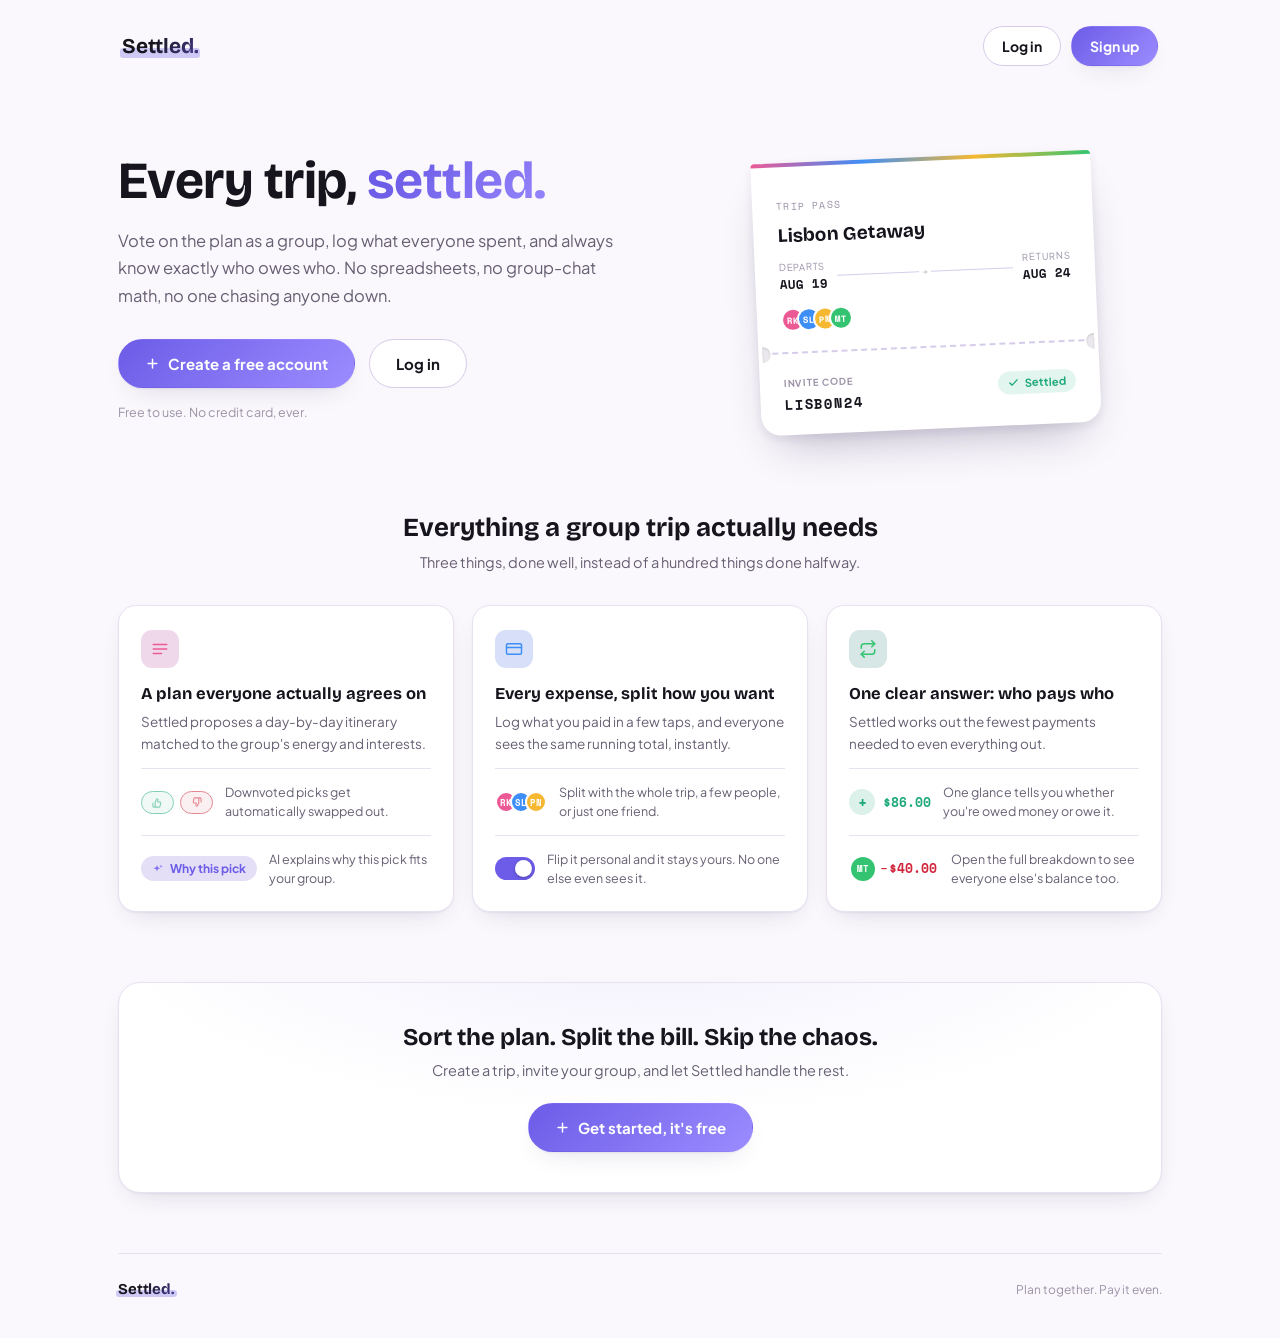
==== commit d6bccee9: "Update resource links and improve budget display: change base.css version, update helper.js and rela" ====
--- a/settled-client/pages/index.html
+++ b/settled-client/pages/index.html
@@ -4,13 +4,13 @@
 <meta charset="UTF-8">
 <meta name="viewport" content="width=device-width, initial-scale=1">
 <title>Settled — Every Trip, Settled</title>
-<link rel="stylesheet" href="../styles/base.css?v=7">
+<link rel="stylesheet" href="../styles/base.css?v=10">
 <!-- Linked purely for their real component classes reused in the feature
      cards below (vote buttons, why-this-pick, the personal switch, split
      avatars, the balance badge, a ledger row) -- see landing-page.md. -->
-<link rel="stylesheet" href="../styles/itinerary.css?v=1">
+<link rel="stylesheet" href="../styles/itinerary.css?v=4">
 <link rel="stylesheet" href="../styles/expenses.css?v=2">
-<link rel="stylesheet" href="../styles/settle-up.css?v=2">
+<link rel="stylesheet" href="../styles/settle-up.css?v=4">
 <link rel="stylesheet" href="../styles/landing.css">
 </head>
 <body>
@@ -116,7 +116,7 @@
                         </svg>
                         Why this pick
                     </span>
-                    <p>Understand why any pick fits your group.</p>
+                    <p>AI explains why this pick fits your group.</p>
                 </div>
             </div>
 
@@ -191,7 +191,7 @@
 </div>
 
 <script src="../scripts/axios.min.js"></script>
-<script src="../scripts/helper.js?v=6"></script>
+<script src="../scripts/helper.js?v=7"></script>
 <script src="../scripts/landing.js"></script>
 </body>
 </html>
--- a/settled-client/styles/base.css
+++ b/settled-client/styles/base.css
@@ -346,6 +346,22 @@
 .stat-chip.next { color: var(--accent); }
 .stat-chip.next strong { color: var(--accent); }
 .stat-chip.next svg { color: var(--accent); }
+
+/* ---- Budget pill ---- (moved from itinerary.css: trip-view.php reuses this
+   now too, replacing the old tier-meter on the boarding pass.) Always shows
+   all 3 $ signs (filled via .fill_budget_pill() in helper.js, not a plain
+   '$'.repeat(tier) string), same "how much is left" reading everywhere it
+   appears -- trip-view's own budget pill and itinerary's activity cost tags
+   both build through that one shared function so they can't drift apart.
+   line-height was unset originally, so the pill inherited body's ~1.5
+   line-height on top of its own padding -- taller than the padding alone
+   suggested; set to 1 so padding is the only thing controlling height. */
+.budget-pill { display: inline-flex; align-items: center; font-family: "Space Mono", monospace; font-weight: 700; font-size: 14px; line-height: 1; background: transparent; border: 1px solid var(--line-strong); border-radius: 999px; padding: 3px 7px; }
+/* filled/empty match the energy battery's own fill/empty colors exactly
+   (.battery-cell.filled / .battery-cell, trip-view.css) so budget and energy
+   read as the same underlying idea even though one's text and one's a shape. */
+.budget-pill span { color: var(--line); }
+.budget-pill span.filled { color: var(--ink-soft); }
 
 /* ---- Shared error text ---- */
 .error-text {
--- a/settled-client/styles/itinerary.css
+++ b/settled-client/styles/itinerary.css
@@ -124,11 +124,8 @@
 .slot-time { font-family: "Space Mono", monospace; font-size: 11px; color: var(--ink-faint); }
 .tag { font-size: 11.5px; font-weight: 600; color: var(--ink-soft); background: var(--surface-alt); border-radius: 999px; padding: 4px 10px; }
 
-/* budget pill: plain $ / $$ / $$$. Same pill radius as the category tag
-   next to it (999px, one family of pills), but outlined/mono instead of
-   filled, so budget and category still read as two different kinds of fact
-   sitting side by side, not two identical chips. */
-.budget-pill { display: inline-flex; font-family: "Space Mono", monospace; font-weight: 700; font-size: 11px; color: var(--ink-faint); background: transparent; border: 1px solid var(--line-strong); border-radius: 999px; padding: 3px 8px; }
+/* .budget-pill's own look now lives in base.css -- trip-view.php reuses it
+   for the boarding pass now too, replacing the old tier-meter there. */
 
 .card-foot { display: flex; align-items: flex-start; gap: 10px; flex-wrap: wrap; }
 .card-foot.foot-end { justify-content: flex-end; }
@@ -184,14 +181,15 @@
    panel is actually there to sit under it (:has(~ .why-blurb.loaded)), the
    blurb stays collapsed while the fetch is in flight, so during that window
    the button has nothing to connect to and stays a plain pill. The shine,
-   below, plays for the whole open state either way, since it's the loading
-   cue itself, not something waiting on content to make sense. */
+   below, is scoped the same way -- it's the loading cue, so it stops the
+   moment the blurb is actually loaded instead of continuing to play behind
+   text the user is now trying to read. */
 .why-toggle:checked:has(~ .why-blurb.loaded) ~ .card-foot .why-btn { border-radius: 12px 12px 0 0; }
-.why-toggle:checked ~ .card-foot .why-btn::after {
+.why-toggle:checked:not(:has(~ .why-blurb.loaded)) ~ .card-foot .why-btn::after {
     content: ""; position: absolute; inset: 0; pointer-events: none;
     background: linear-gradient(110deg, transparent 35%, color-mix(in srgb, var(--accent) 22%, transparent) 50%, transparent 65%);
     background-size: 220% 100%;
-    animation: shine 4.5s ease-in-out infinite;
+    animation: shine 3.5s ease-in-out infinite;
 }
 @keyframes shine { 0% { background-position: 200% 0; } 100% { background-position: -60% 0; } }
 .why-toggle:focus-visible ~ .card-foot .why-btn { outline: 2px solid var(--accent); outline-offset: 2px; }
@@ -247,9 +245,6 @@
    list's filter chips and match badges room to breathe. */
 .modal-panel { width: 500px; }
 .assign-head { display: flex; align-items: flex-start; justify-content: space-between; gap: 12px; margin-bottom: 4px; }
-.assign-search { width: 100%; font-family: "Plus Jakarta Sans", sans-serif; font-size: 14px; color: var(--ink); background: var(--surface); border: 1.5px solid var(--line); border-radius: 12px; padding: 10px 14px; margin: 16px 0 12px; }
-.assign-search:focus-visible { outline: none; border-color: var(--accent); box-shadow: 0 0 0 3px var(--accent-soft); }
-.assign-search::placeholder { color: var(--ink-faint); }
 
 .assign-filters { display: flex; gap: 6px; overflow-x: auto; padding-bottom: 4px; margin-bottom: 12px; }
 /* display:inline-flex, not the default inline, matters here: inset:0 on the
--- a/settled-client/styles/landing.css
+++ b/settled-client/styles/landing.css
@@ -32,7 +32,7 @@
    see landing-page.md. ---- */
 .hero-visual { display: flex; justify-content: center; }
 .ticket {
-    width: 100%; max-width: 340px; background: var(--surface); border-radius: 20px;
+    width: 100%; max-width: 340px; background: var(--surface); border-radius: 0 0 20px 20px;
     box-shadow: var(--shadow-lg); display: flex; flex-direction: column;
     transform: rotate(-2.5deg); transition: transform 0.25s ease;
 }
@@ -51,7 +51,17 @@
 .ticket-av { width: 24px; height: 24px; border-radius: 50%; color: #fff; font-family: "Space Mono", monospace; font-size: 9px; font-weight: 700; display: flex; align-items: center; justify-content: center; border: 2px solid var(--surface); margin-left: -8px; }
 .ticket-av:first-child { margin-left: 0; }
 .ticket-perf { position: relative; height: 0; border-top: 2px dashed var(--line-strong); margin: 0 4px; }
-.ticket-perf::before, .ticket-perf::after { content: ""; position: absolute; top: 50%; transform: translateY(-50%); width: 8px; height: 16px; background: var(--paper); }
+/* Slightly darker than the flat page background, not the same flat color --
+   a flat --paper patch read as visually disconnected from the ticket's own
+   edge treatment (its box-shadow + rotation), so this leans a little darker
+   plus a subtle inset shadow to sell it as an actual punched-through hole
+   with depth, not a flat color swap. Starting point only, tuned against the
+   real page next. */
+.ticket-perf::before, .ticket-perf::after {
+    content: ""; position: absolute; top: 50%; transform: translateY(-50%); width: 8px; height: 16px;
+    background: color-mix(in srgb, var(--ink) 7%, var(--paper));
+    box-shadow: inset 0 1px 2px color-mix(in srgb, var(--ink) 15%, transparent);
+}
 .ticket-perf::before { left: 0; border-radius: 0 8px 8px 0; }
 .ticket-perf::after { right: 0; border-radius: 8px 0 0 8px; }
 .ticket-stub { padding: 16px 24px 20px; display: flex; align-items: center; justify-content: space-between; gap: 12px; }
@@ -100,7 +110,12 @@
 .mini-balance-row .hero-amount { font-size: 13px; }
 
 /* .mini-ledger-row's own padding/font-size (settle-up.css) are already
-   small enough for a card row as-is -- reused directly with no override. */
+   small enough for a card row as-is. Its 10px gap (built for a row that also
+   has a name between the avatar and amount, settle-up.php's real usage) is
+   too loose now that the name's gone here -- tightened to 3px, scoped to
+   this card's usage only via the .mini-feature ancestor so settle-up.php's
+   own real ledger rows keep their original 10px gap untouched. */
+.mini-feature .mini-ledger-row { gap: 3px; }
 
 /* ---- Closing CTA band ---- */
 .cta-band {
